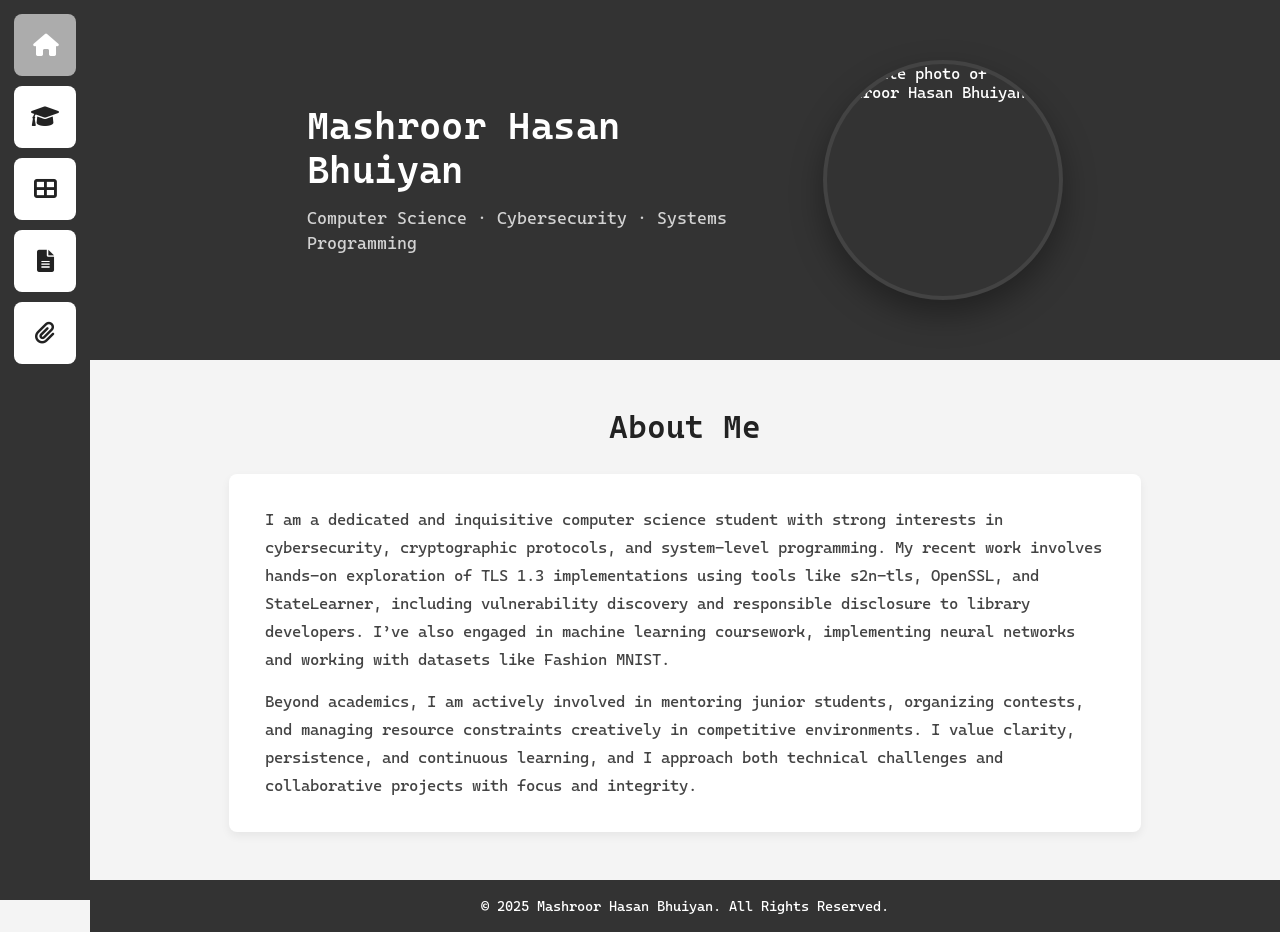
==== index.html @ b04d849d "icon fix" ====
<!DOCTYPE html>
<html lang="en">
<head>
    <meta charset="UTF-8">
    <meta name="viewport" content="width=device-width, initial-scale=1.0">
    <title>Mashroor Hasan Bhuiyan</title>
    <link rel="icon" href="favicon.ico" sizes="any">
    <link rel="icon" type="image/png" href="assets/imgs/utd.png">
    <link rel="apple-touch-icon" href="assets/imgs/apple-touch-icon.png">
    <link href="https://fonts.googleapis.com/css2?family=Cascadia+Code:wght@400;600&display=swap" rel="stylesheet">
    <link rel="stylesheet" href="https://cdnjs.cloudflare.com/ajax/libs/font-awesome/6.0.0-beta3/css/all.min.css">
    <link rel="stylesheet" href="assets/css/site.css">
    <style>
        /* ---------- Hero (index-only) ---------- */
        header.hero {
            padding: 64px 48px;
            min-height: 360px;
            gap: 56px;
            justify-content: center;
        }

        .hero-text {
            max-width: 460px;
            flex: 0 1 auto;
        }

        .hero-title {
            font-size: 2.4em;
            margin: 0 0 14px;
            font-weight: 600;
            line-height: 1.15;
            letter-spacing: 0.01em;
        }

        .hero-subtitle {
            margin: 0;
            font-size: 1.05em;
            opacity: 0.78;
            line-height: 1.5;
        }

        .hero-image {
            width: 240px;
            height: 240px;
            object-fit: cover;
            border-radius: 50%;
            box-shadow: 0 14px 32px rgba(0, 0, 0, 0.35);
            border: 4px solid rgba(255, 255, 255, 0.08);
            flex-shrink: 0;
        }

        /* ---------- About card ---------- */
        .about {
            background: var(--surface);
            border-radius: var(--radius);
            box-shadow: var(--shadow);
            padding: 32px 36px;
            line-height: 1.75;
        }

        .about p { margin: 0; }
        .about p + p { margin-top: 14px; }

        @media (max-width: 768px) {
            header.hero {
                flex-direction: column;
                padding: 40px 20px;
                gap: 28px;
                min-height: 0;
            }
            .hero-image { width: 180px; height: 180px; }
            .hero-text { text-align: center; }
            .hero-title { font-size: 1.8em; }
            .about { padding: 22px 20px; }
        }
    </style>
</head>
<body>

    <div class="sidebar">
        <button onclick="window.location.href='index.html'" aria-current="page" aria-label="Home"><i class="fas fa-home"></i></button>
        <button onclick="window.location.href='career.html'" aria-label="Career"><i class="fas fa-graduation-cap"></i></button>
        <button onclick="window.location.href='skills.html'" aria-label="Skills"><i class="fas fa-th-large"></i></button>
        <button onclick="window.location.href='resume.html'" aria-label="Resume"><i class="fas fa-file-alt"></i></button>
        <button onclick="window.location.href='contact.html'" aria-label="Contact"><i class="fas fa-paperclip"></i></button>
    </div>

    <main>
        <header class="hero">
            <div class="hero-text">
                <h1 class="hero-title">Mashroor Hasan Bhuiyan</h1>
                <p class="hero-subtitle">Computer Science &middot; Cybersecurity &middot; Systems Programming</p>
            </div>
            <img src="assets/imgs/profile_photo.jpg" alt="Profile photo of Mashroor Hasan Bhuiyan" class="hero-image">
        </header>

        <section>
            <h2 class="section-title">About Me</h2>
            <div class="about">
                <p>I am a dedicated and inquisitive computer science student with strong interests in cybersecurity, cryptographic protocols, and system-level programming. My recent work involves hands-on exploration of TLS 1.3 implementations using tools like s2n-tls, OpenSSL, and StateLearner, including vulnerability discovery and responsible disclosure to library developers. I&rsquo;ve also engaged in machine learning coursework, implementing neural networks and working with datasets like Fashion MNIST.</p>
                <p>Beyond academics, I am actively involved in mentoring junior students, organizing contests, and managing resource constraints creatively in competitive environments. I value clarity, persistence, and continuous learning, and I approach both technical challenges and collaborative projects with focus and integrity.</p>
            </div>
        </section>

        <footer>
            <p>&copy; 2025 Mashroor Hasan Bhuiyan. All Rights Reserved.</p>
        </footer>
    </main>

</body>
</html>
---- assets/css/site.css ----
:root {
    --bg: #f4f4f4;
    --surface: #fff;
    --ink: #444;
    --ink-strong: #222;
    --accent: #333;
    --accent-soft: #555;
    --accent-active: #acacac;
    --muted: #9e9e9e;
    --border: #e9e9e9;
    --shadow: 0 4px 10px rgba(0, 0, 0, 0.06);
    --shadow-hover: 0 10px 24px rgba(0, 0, 0, 0.10);
    --radius: 8px;
    --sidebar-w: 90px;
    --sidebar-h-mobile: 56px;
}

*, *::before, *::after { box-sizing: border-box; }

html, body { height: 100%; }

body {
    margin: 0;
    font-family: 'Cascadia Code', monospace;
    background: var(--bg);
    color: var(--ink);
    display: flex;
    min-height: 100vh;
    -webkit-font-smoothing: antialiased;
    text-rendering: optimizeLegibility;
}

/* ---------- Sidebar ---------- */
.sidebar {
    background-color: var(--accent);
    width: var(--sidebar-w);
    height: 100vh;
    position: fixed;
    top: 0;
    left: 0;
    display: flex;
    flex-direction: column;
    align-items: center;
    padding: 14px 0;
    gap: 10px;
    z-index: 1000;
}

.sidebar button {
    background-color: #fff;
    border: none;
    width: 62px;
    height: 62px;
    border-radius: 8px;
    cursor: pointer;
    font-family: inherit;
    font-size: 1.4em;
    color: #222;
    display: flex;
    align-items: center;
    justify-content: center;
    transition: background-color 0.25s ease, color 0.25s ease, transform 0.25s ease;
}

.sidebar button:hover {
    background-color: #ddd;
}

.sidebar button[aria-current="page"] {
    background-color: var(--accent-active);
    color: #fff;
}

/* ---------- Layout ---------- */
main {
    margin-left: var(--sidebar-w);
    flex: 1;
    min-width: 0;
    display: flex;
    flex-direction: column;
}

/* ---------- Header (default slim band) ---------- */
header {
    background-color: var(--accent);
    color: #fff;
    padding: 24px 32px;
    display: flex;
    align-items: center;
    justify-content: center;
    min-height: 96px;
}

.header-title {
    font-size: 1.5em;
    margin: 0;
    font-weight: 600;
    letter-spacing: 0.02em;
}

/* ---------- Sections ---------- */
section {
    padding: 48px 24px;
    max-width: 960px;
    margin: 0 auto;
    width: 100%;
}

.section-title {
    font-size: 2em;
    margin: 0 0 28px;
    text-align: center;
    font-weight: 600;
    color: var(--ink-strong);
}

/* ---------- Footer ---------- */
footer {
    margin-top: auto;
    text-align: center;
    padding: 18px;
    background-color: var(--accent);
    color: #fff;
    font-size: 0.9em;
}

footer p { margin: 0; }

/* ---------- Mobile ---------- */
@media (max-width: 768px) {
    body { flex-direction: column; }

    .sidebar {
        flex-direction: row;
        width: 100%;
        height: var(--sidebar-h-mobile);
        justify-content: space-around;
        padding: 0 6px;
        gap: 0;
    }

    .sidebar button {
        width: 44px;
        height: 44px;
        font-size: 1.15em;
    }

    main {
        margin-left: 0;
        margin-top: var(--sidebar-h-mobile);
    }

    header {
        padding: 22px 16px;
        min-height: 0;
    }

    section { padding: 32px 16px; }
    .section-title { font-size: 1.6em; margin-bottom: 22px; }
}
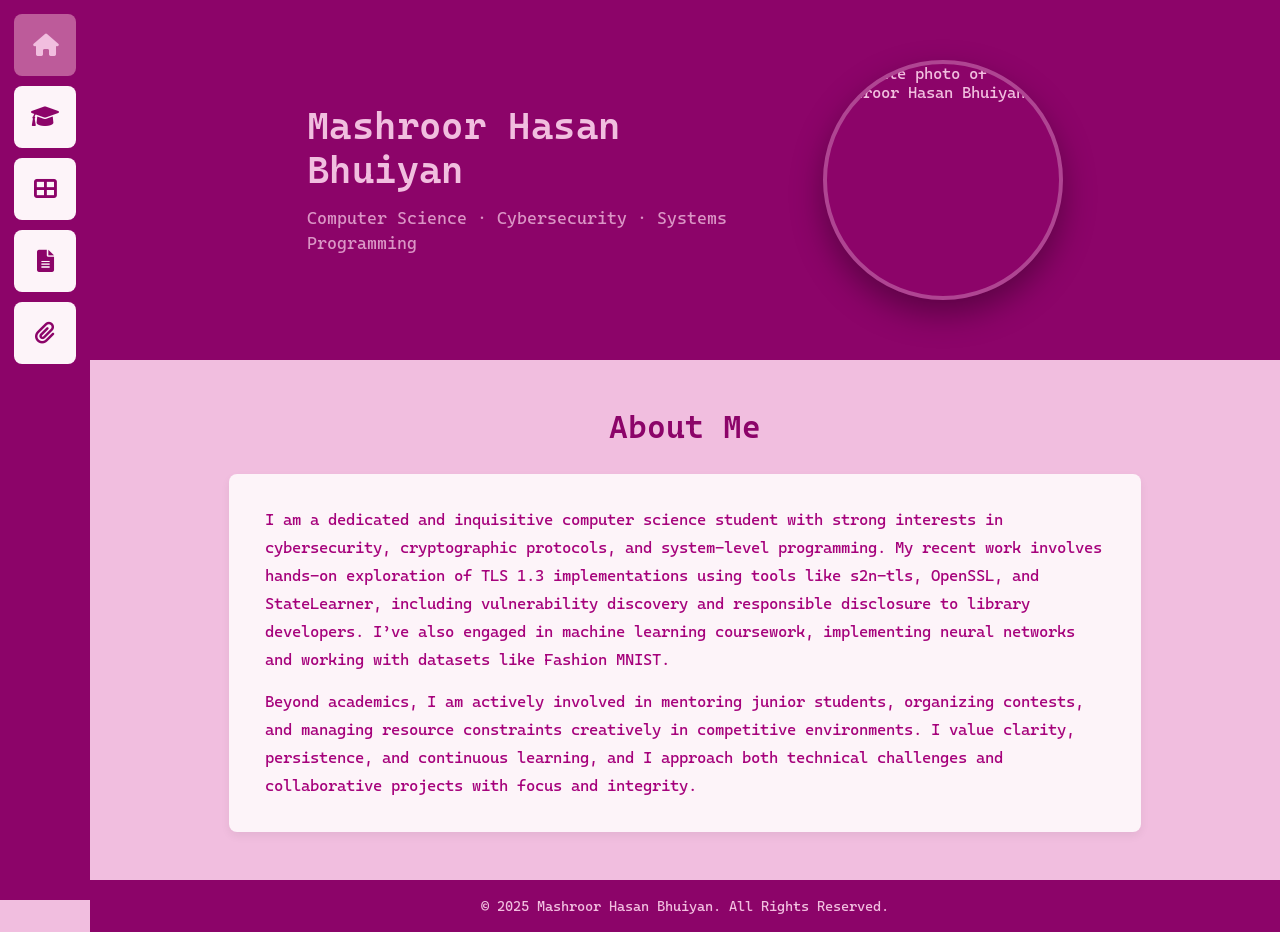
==== commit ebc62417: "color" ====
--- a/index.html
+++ b/index.html
@@ -10,6 +10,7 @@
     <link href="https://fonts.googleapis.com/css2?family=Cascadia+Code:wght@400;600&display=swap" rel="stylesheet">
     <link rel="stylesheet" href="https://cdnjs.cloudflare.com/ajax/libs/font-awesome/6.0.0-beta3/css/all.min.css">
     <link rel="stylesheet" href="assets/css/site.css">
+    <script src="assets/js/palette.js"></script>
     <style>
         /* ---------- Hero (index-only) ---------- */
         header.hero {
@@ -45,7 +46,7 @@
             object-fit: cover;
             border-radius: 50%;
             box-shadow: 0 14px 32px rgba(0, 0, 0, 0.35);
-            border: 4px solid rgba(255, 255, 255, 0.08);
+            border: 4px solid color-mix(in srgb, var(--tint) 35%, transparent);
             flex-shrink: 0;
         }
 
--- a/assets/css/site.css
+++ b/assets/css/site.css
@@ -1,13 +1,28 @@
+/* ---------- Palette ----------
+   The ten vars below are rewritten every hour by assets/js/palette.js, which
+   picks a column of assets/csv/color_wheel_hex.csv (01:00 -> col1, 14:00 ->
+   col14, 00:00 -> col24). Ring 2 of that column is the light end, ring 9 the
+   dark end. Values here are the 01:00 column, used before the script runs and
+   as the no-JS fallback. Edit gen_palette.py, not these. */
 :root {
-    --bg: #f4f4f4;
-    --surface: #fff;
-    --ink: #444;
-    --ink-strong: #222;
-    --accent: #333;
-    --accent-soft: #555;
-    --accent-active: #acacac;
-    --muted: #9e9e9e;
-    --border: #e9e9e9;
+    --tint: #B8DAE6;       /* ring 2, verbatim -- the old white */
+    --vivid: #1493D2;      /* ring 9, verbatim -- for accents, never for text */
+    --bg: #B8DAE6;
+    --surface: #EEF9FD;
+    --border: #ABC9D4;
+    --shade: #055379;      /* ring 9 re-lit for legibility -- the old black */
+    --ink: #06608B;
+    --muted: #107EB4;
+    --hover: #CDE4ED;
+    --active: #5587A7;
+
+    /* Semantic aliases: the page-level styles speak in these. */
+    --ink-strong: var(--shade);
+    --accent: var(--shade);
+    --accent-soft: var(--active);
+    --accent-active: var(--active);
+    --on-accent: var(--tint);   /* text sitting on an --accent bar */
+
     --shadow: 0 4px 10px rgba(0, 0, 0, 0.06);
     --shadow-hover: 0 10px 24px rgba(0, 0, 0, 0.10);
     --radius: 8px;
@@ -26,6 +41,7 @@
     color: var(--ink);
     display: flex;
     min-height: 100vh;
+    transition: background-color 0.6s ease, color 0.6s ease;
     -webkit-font-smoothing: antialiased;
     text-rendering: optimizeLegibility;
 }
@@ -33,6 +49,7 @@
 /* ---------- Sidebar ---------- */
 .sidebar {
     background-color: var(--accent);
+    transition: background-color 0.6s ease;
     width: var(--sidebar-w);
     height: 100vh;
     position: fixed;
@@ -47,7 +64,7 @@
 }
 
 .sidebar button {
-    background-color: #fff;
+    background-color: var(--surface);
     border: none;
     width: 62px;
     height: 62px;
@@ -55,7 +72,7 @@
     cursor: pointer;
     font-family: inherit;
     font-size: 1.4em;
-    color: #222;
+    color: var(--shade);
     display: flex;
     align-items: center;
     justify-content: center;
@@ -63,12 +80,12 @@
 }
 
 .sidebar button:hover {
-    background-color: #ddd;
+    background-color: var(--hover);
 }
 
 .sidebar button[aria-current="page"] {
     background-color: var(--accent-active);
-    color: #fff;
+    color: var(--on-accent);
 }
 
 /* ---------- Layout ---------- */
@@ -83,7 +100,7 @@
 /* ---------- Header (default slim band) ---------- */
 header {
     background-color: var(--accent);
-    color: #fff;
+    color: var(--on-accent);
     padding: 24px 32px;
     display: flex;
     align-items: center;
@@ -120,7 +137,7 @@
     text-align: center;
     padding: 18px;
     background-color: var(--accent);
-    color: #fff;
+    color: var(--on-accent);
     font-size: 0.9em;
 }
 
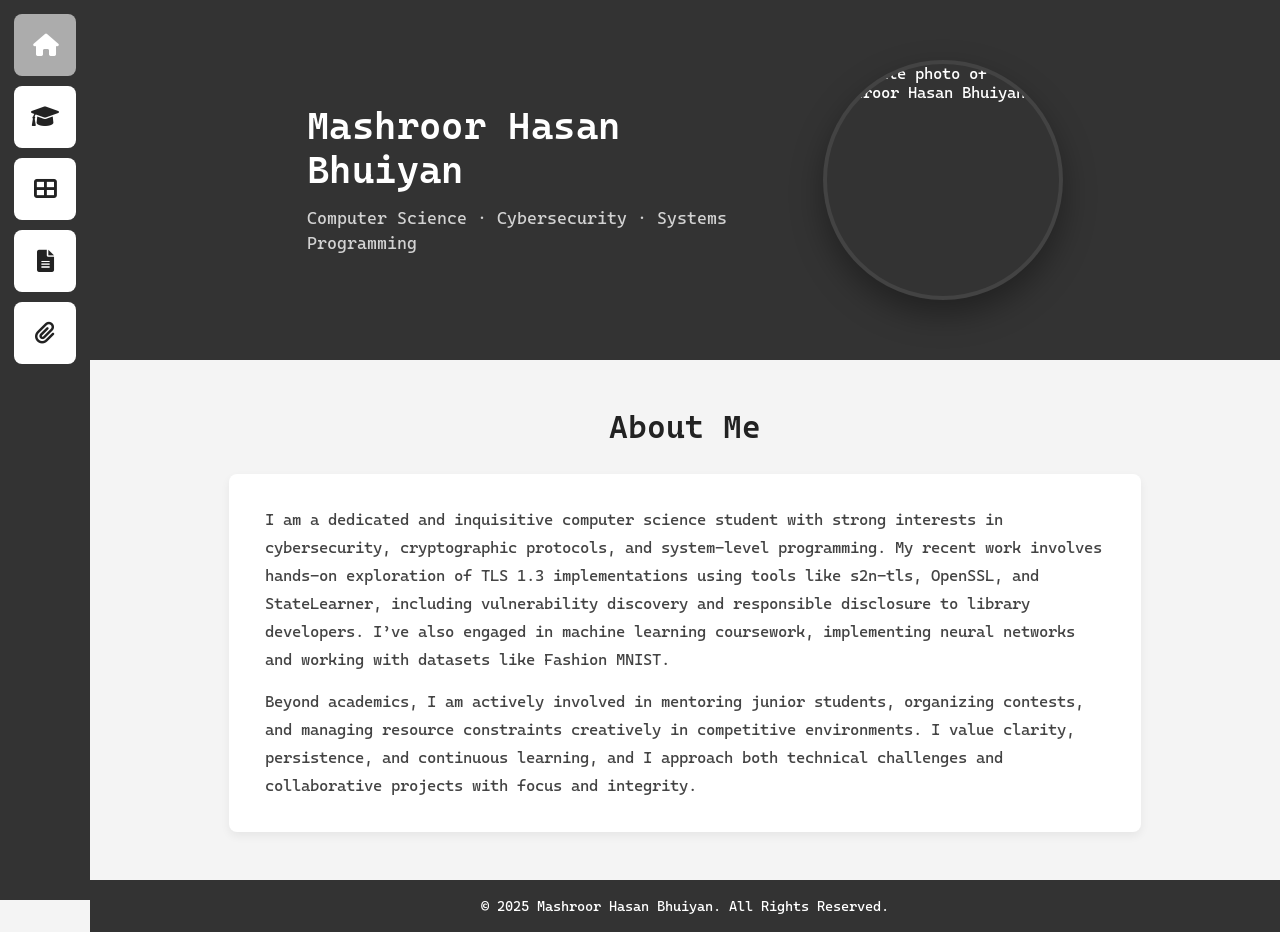
==== commit 65668905: "fix color" ====
--- a/index.html
+++ b/index.html
@@ -10,7 +10,6 @@
     <link href="https://fonts.googleapis.com/css2?family=Cascadia+Code:wght@400;600&display=swap" rel="stylesheet">
     <link rel="stylesheet" href="https://cdnjs.cloudflare.com/ajax/libs/font-awesome/6.0.0-beta3/css/all.min.css">
     <link rel="stylesheet" href="assets/css/site.css">
-    <script src="assets/js/palette.js"></script>
     <style>
         /* ---------- Hero (index-only) ---------- */
         header.hero {
@@ -46,7 +45,7 @@
             object-fit: cover;
             border-radius: 50%;
             box-shadow: 0 14px 32px rgba(0, 0, 0, 0.35);
-            border: 4px solid color-mix(in srgb, var(--tint) 35%, transparent);
+            border: 4px solid rgba(255, 255, 255, 0.08);
             flex-shrink: 0;
         }
 
--- a/assets/css/site.css
+++ b/assets/css/site.css
@@ -1,28 +1,13 @@
-/* ---------- Palette ----------
-   The ten vars below are rewritten every hour by assets/js/palette.js, which
-   picks a column of assets/csv/color_wheel_hex.csv (01:00 -> col1, 14:00 ->
-   col14, 00:00 -> col24). Ring 2 of that column is the light end, ring 9 the
-   dark end. Values here are the 01:00 column, used before the script runs and
-   as the no-JS fallback. Edit gen_palette.py, not these. */
 :root {
-    --tint: #B8DAE6;       /* ring 2, verbatim -- the old white */
-    --vivid: #1493D2;      /* ring 9, verbatim -- for accents, never for text */
-    --bg: #B8DAE6;
-    --surface: #EEF9FD;
-    --border: #ABC9D4;
-    --shade: #055379;      /* ring 9 re-lit for legibility -- the old black */
-    --ink: #06608B;
-    --muted: #107EB4;
-    --hover: #CDE4ED;
-    --active: #5587A7;
-
-    /* Semantic aliases: the page-level styles speak in these. */
-    --ink-strong: var(--shade);
-    --accent: var(--shade);
-    --accent-soft: var(--active);
-    --accent-active: var(--active);
-    --on-accent: var(--tint);   /* text sitting on an --accent bar */
-
+    --bg: #f4f4f4;
+    --surface: #fff;
+    --ink: #444;
+    --ink-strong: #222;
+    --accent: #333;
+    --accent-soft: #555;
+    --accent-active: #acacac;
+    --muted: #9e9e9e;
+    --border: #e9e9e9;
     --shadow: 0 4px 10px rgba(0, 0, 0, 0.06);
     --shadow-hover: 0 10px 24px rgba(0, 0, 0, 0.10);
     --radius: 8px;
@@ -41,7 +26,6 @@
     color: var(--ink);
     display: flex;
     min-height: 100vh;
-    transition: background-color 0.6s ease, color 0.6s ease;
     -webkit-font-smoothing: antialiased;
     text-rendering: optimizeLegibility;
 }
@@ -49,7 +33,6 @@
 /* ---------- Sidebar ---------- */
 .sidebar {
     background-color: var(--accent);
-    transition: background-color 0.6s ease;
     width: var(--sidebar-w);
     height: 100vh;
     position: fixed;
@@ -64,7 +47,7 @@
 }
 
 .sidebar button {
-    background-color: var(--surface);
+    background-color: #fff;
     border: none;
     width: 62px;
     height: 62px;
@@ -72,7 +55,7 @@
     cursor: pointer;
     font-family: inherit;
     font-size: 1.4em;
-    color: var(--shade);
+    color: #222;
     display: flex;
     align-items: center;
     justify-content: center;
@@ -80,12 +63,12 @@
 }
 
 .sidebar button:hover {
-    background-color: var(--hover);
+    background-color: #ddd;
 }
 
 .sidebar button[aria-current="page"] {
     background-color: var(--accent-active);
-    color: var(--on-accent);
+    color: #fff;
 }
 
 /* ---------- Layout ---------- */
@@ -100,7 +83,7 @@
 /* ---------- Header (default slim band) ---------- */
 header {
     background-color: var(--accent);
-    color: var(--on-accent);
+    color: #fff;
     padding: 24px 32px;
     display: flex;
     align-items: center;
@@ -137,7 +120,7 @@
     text-align: center;
     padding: 18px;
     background-color: var(--accent);
-    color: var(--on-accent);
+    color: #fff;
     font-size: 0.9em;
 }
 
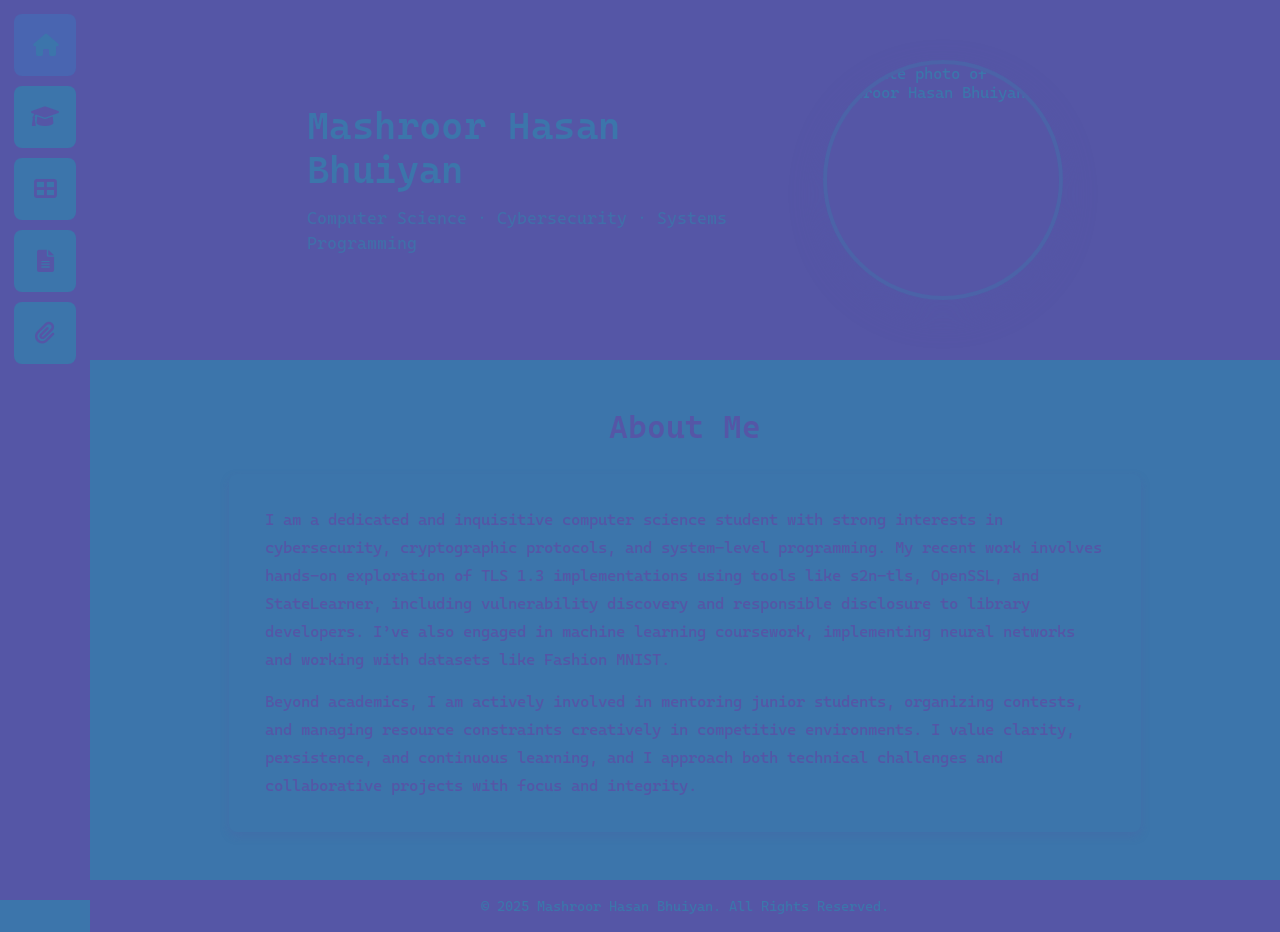
==== commit 3ed778c1: "fix color" ====
--- a/index.html
+++ b/index.html
@@ -10,6 +10,7 @@
     <link href="https://fonts.googleapis.com/css2?family=Cascadia+Code:wght@400;600&display=swap" rel="stylesheet">
     <link rel="stylesheet" href="https://cdnjs.cloudflare.com/ajax/libs/font-awesome/6.0.0-beta3/css/all.min.css">
     <link rel="stylesheet" href="assets/css/site.css">
+    <script src="assets/js/palette.js"></script>
     <style>
         /* ---------- Hero (index-only) ---------- */
         header.hero {
@@ -44,8 +45,8 @@
             height: 240px;
             object-fit: cover;
             border-radius: 50%;
-            box-shadow: 0 14px 32px rgba(0, 0, 0, 0.35);
-            border: 4px solid rgba(255, 255, 255, 0.08);
+            box-shadow: 0 14px 32px color-mix(in srgb, var(--black) 45%, transparent);
+            border: 4px solid color-mix(in srgb, var(--white) 40%, transparent);
             flex-shrink: 0;
         }
 
--- a/assets/css/site.css
+++ b/assets/css/site.css
@@ -1,15 +1,29 @@
+/* ---------- Palette ----------
+   Exactly three colours at any moment, all from ring 8 of
+   assets/csv/color_wheel_hex.csv. The day is 32 slots of 45 minutes; slot i
+   takes white from cell (8,i), black from (8,i-2) and select from (8,i-1).
+   assets/js/palette.js rewrites the three below at each slot boundary. The
+   values here are slot 1 (00:00-00:45), used before the script runs and as the
+   no-JS fallback. Edit gen_palette.py, not these. */
 :root {
-    --bg: #f4f4f4;
-    --surface: #fff;
-    --ink: #444;
-    --ink-strong: #222;
-    --accent: #333;
-    --accent-soft: #555;
-    --accent-active: #acacac;
-    --muted: #9e9e9e;
-    --border: #e9e9e9;
-    --shadow: 0 4px 10px rgba(0, 0, 0, 0.06);
-    --shadow-hover: 0 10px 24px rgba(0, 0, 0, 0.10);
+    --white: #2F9CD7;    /* cell (8,i)   -- every surface that used to be white */
+    --black: #2E7DC0;    /* cell (8,i-2) -- every bar, every piece of text */
+    --select: #318BC8;   /* cell (8,i-1) -- hover and current-page states */
+
+    /* Every semantic token resolves to one of the three above -- nothing else. */
+    --bg: var(--white);
+    --surface: var(--white);
+    --on-accent: var(--white);
+    --ink: var(--black);
+    --ink-strong: var(--black);
+    --muted: var(--black);
+    --border: var(--black);
+    --accent: var(--black);
+    --accent-soft: var(--select);
+    --accent-active: var(--select);
+
+    --shadow: 0 4px 10px color-mix(in srgb, var(--black) 22%, transparent);
+    --shadow-hover: 0 10px 24px color-mix(in srgb, var(--black) 34%, transparent);
     --radius: 8px;
     --sidebar-w: 90px;
     --sidebar-h-mobile: 56px;
@@ -26,6 +40,7 @@
     color: var(--ink);
     display: flex;
     min-height: 100vh;
+    transition: background-color 0.6s ease, color 0.6s ease;
     -webkit-font-smoothing: antialiased;
     text-rendering: optimizeLegibility;
 }
@@ -33,6 +48,7 @@
 /* ---------- Sidebar ---------- */
 .sidebar {
     background-color: var(--accent);
+    transition: background-color 0.6s ease;
     width: var(--sidebar-w);
     height: 100vh;
     position: fixed;
@@ -47,7 +63,7 @@
 }
 
 .sidebar button {
-    background-color: #fff;
+    background-color: var(--white);
     border: none;
     width: 62px;
     height: 62px;
@@ -55,7 +71,7 @@
     cursor: pointer;
     font-family: inherit;
     font-size: 1.4em;
-    color: #222;
+    color: var(--black);
     display: flex;
     align-items: center;
     justify-content: center;
@@ -63,12 +79,12 @@
 }
 
 .sidebar button:hover {
-    background-color: #ddd;
+    background-color: var(--select);
 }
 
 .sidebar button[aria-current="page"] {
     background-color: var(--accent-active);
-    color: #fff;
+    color: var(--on-accent);
 }
 
 /* ---------- Layout ---------- */
@@ -83,7 +99,7 @@
 /* ---------- Header (default slim band) ---------- */
 header {
     background-color: var(--accent);
-    color: #fff;
+    color: var(--on-accent);
     padding: 24px 32px;
     display: flex;
     align-items: center;
@@ -120,7 +136,7 @@
     text-align: center;
     padding: 18px;
     background-color: var(--accent);
-    color: #fff;
+    color: var(--on-accent);
     font-size: 0.9em;
 }
 
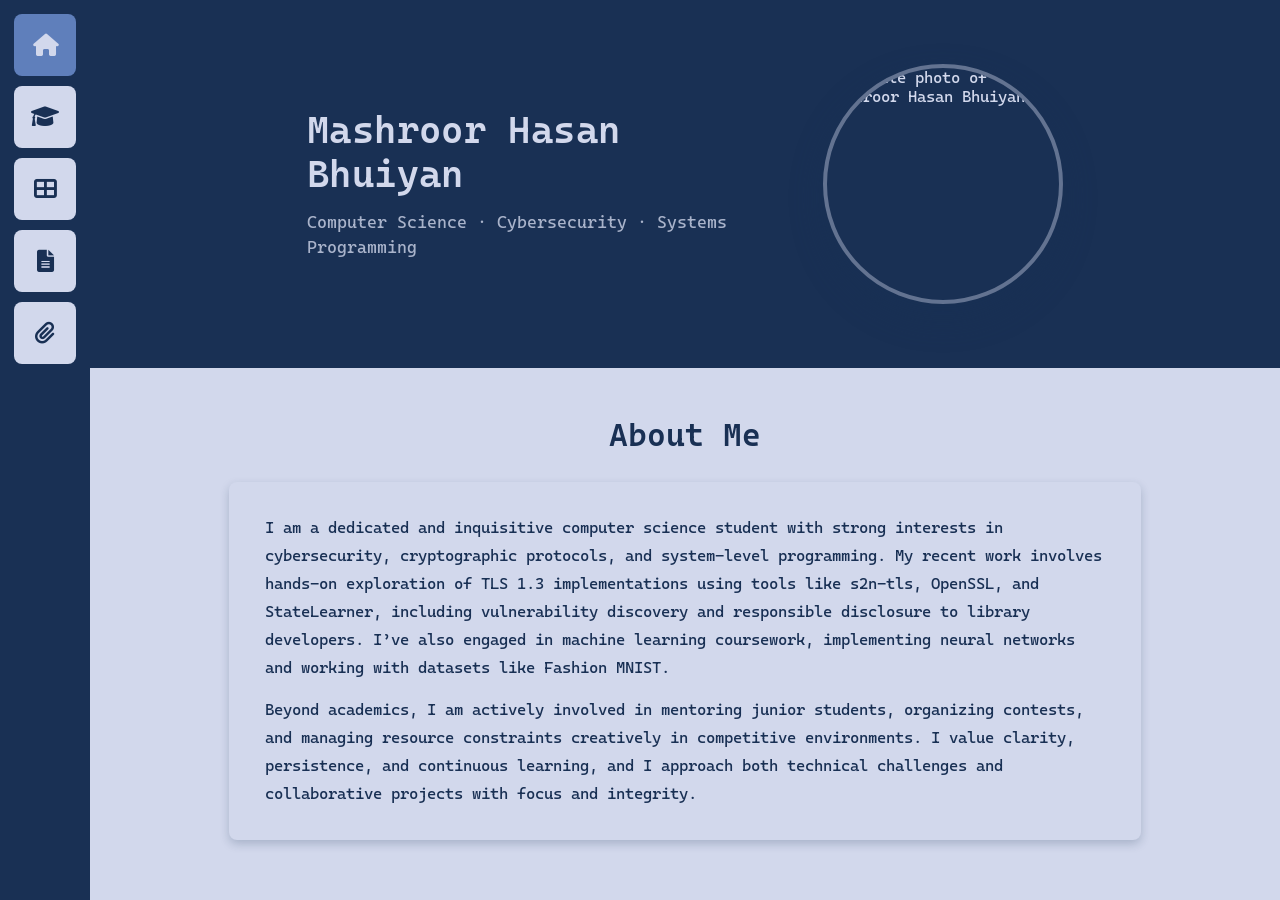
==== commit d578edba: "footer removed" ====
--- a/index.html
+++ b/index.html
@@ -102,10 +102,6 @@
                 <p>Beyond academics, I am actively involved in mentoring junior students, organizing contests, and managing resource constraints creatively in competitive environments. I value clarity, persistence, and continuous learning, and I approach both technical challenges and collaborative projects with focus and integrity.</p>
             </div>
         </section>
-
-        <footer>
-            <p>&copy; 2025 Mashroor Hasan Bhuiyan. All Rights Reserved.</p>
-        </footer>
     </main>
 
 </body>
--- a/assets/css/site.css
+++ b/assets/css/site.css
@@ -6,9 +6,11 @@
    values here are slot 1 (00:00-00:45), used before the script runs and as the
    no-JS fallback. Edit gen_palette.py, not these. */
 :root {
-    --white: #2F9CD7;    /* cell (8,i)   -- every surface that used to be white */
-    --black: #2E7DC0;    /* cell (8,i-2) -- every bar, every piece of text */
-    --select: #318BC8;   /* cell (8,i-1) -- hover and current-page states */
+    /* palette:start -- written by gen_palette.py; edit the formulas there */
+    --white: #D5E2F4;    /* every surface that used to be white */
+    --black: #1C4B70;    /* every bar, every piece of text */
+    --select: #66A0D7;   /* hover and current-page states */
+    /* palette:end */
 
     /* Every semantic token resolves to one of the three above -- nothing else. */
     --bg: var(--white);
@@ -40,7 +42,6 @@
     color: var(--ink);
     display: flex;
     min-height: 100vh;
-    transition: background-color 0.6s ease, color 0.6s ease;
     -webkit-font-smoothing: antialiased;
     text-rendering: optimizeLegibility;
 }
@@ -48,7 +49,6 @@
 /* ---------- Sidebar ---------- */
 .sidebar {
     background-color: var(--accent);
-    transition: background-color 0.6s ease;
     width: var(--sidebar-w);
     height: 100vh;
     position: fixed;
@@ -130,18 +130,6 @@
     color: var(--ink-strong);
 }
 
-/* ---------- Footer ---------- */
-footer {
-    margin-top: auto;
-    text-align: center;
-    padding: 18px;
-    background-color: var(--accent);
-    color: var(--on-accent);
-    font-size: 0.9em;
-}
-
-footer p { margin: 0; }
-
 /* ---------- Mobile ---------- */
 @media (max-width: 768px) {
     body { flex-direction: column; }
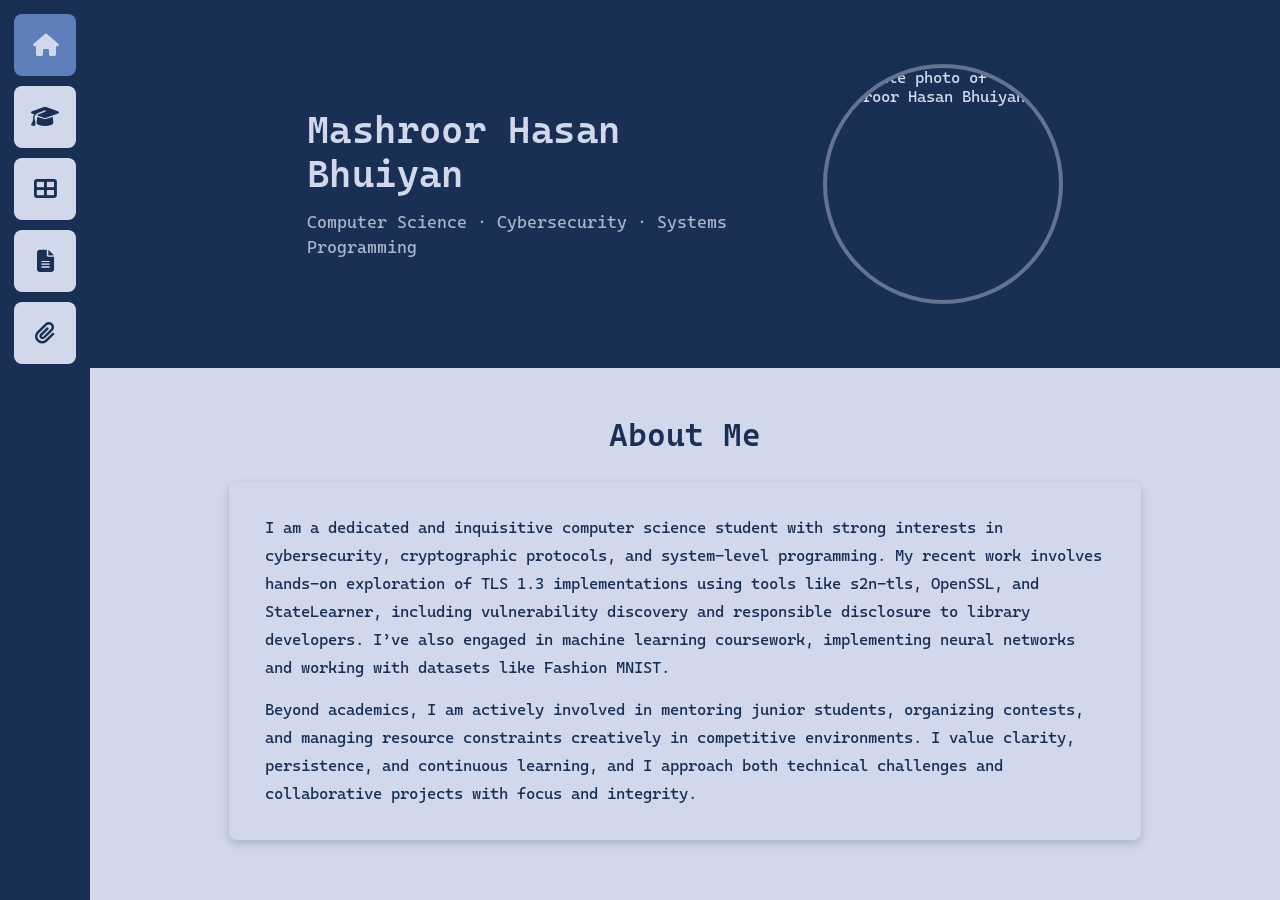
==== commit 078eb2eb: "ui" ====
--- a/index.html
+++ b/index.html
@@ -8,7 +8,7 @@
     <link rel="icon" type="image/png" href="assets/imgs/utd.png">
     <link rel="apple-touch-icon" href="assets/imgs/apple-touch-icon.png">
     <link href="https://fonts.googleapis.com/css2?family=Cascadia+Code:wght@400;600&display=swap" rel="stylesheet">
-    <link rel="stylesheet" href="https://cdnjs.cloudflare.com/ajax/libs/font-awesome/6.0.0-beta3/css/all.min.css">
+    <link rel="stylesheet" href="https://cdnjs.cloudflare.com/ajax/libs/font-awesome/6.5.2/css/all.min.css">
     <link rel="stylesheet" href="assets/css/site.css">
     <script src="assets/js/palette.js"></script>
     <style>
--- a/assets/css/site.css
+++ b/assets/css/site.css
@@ -100,10 +100,10 @@
 header {
     background-color: var(--accent);
     color: var(--on-accent);
-    padding: 24px 32px;
+    padding: 24px 40px;
     display: flex;
     align-items: center;
-    justify-content: center;
+    justify-content: flex-end;   /* index.html's hero re-centres itself */
     min-height: 96px;
 }
 
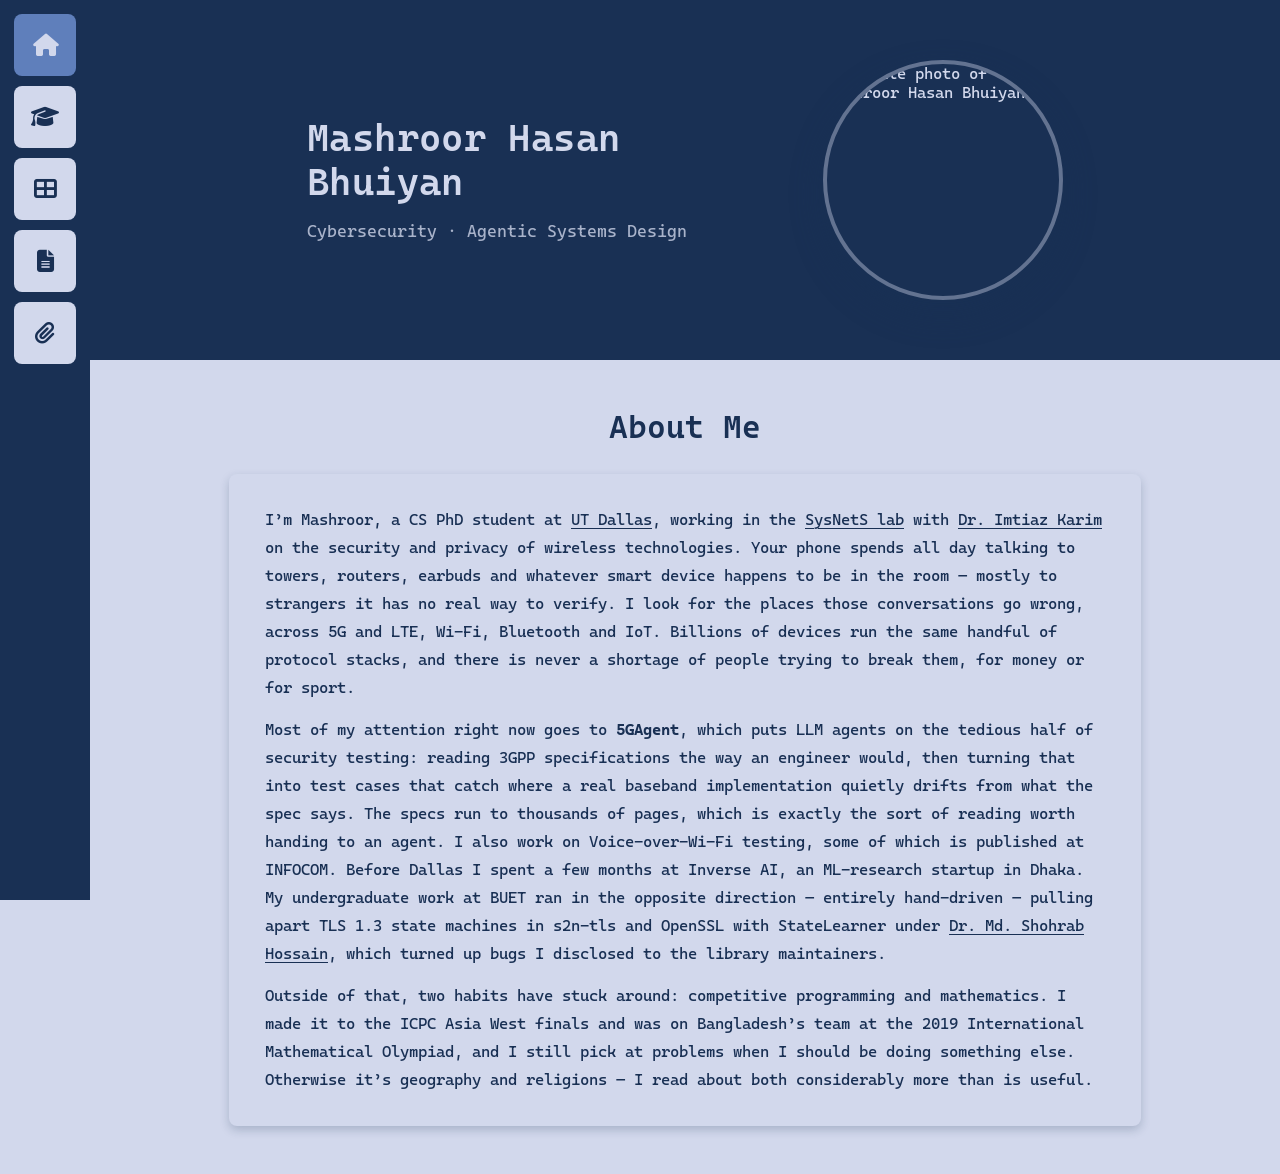
==== commit 86bbea9d: "intro" ====
--- a/index.html
+++ b/index.html
@@ -62,6 +62,20 @@
         .about p { margin: 0; }
         .about p + p { margin-top: 14px; }
 
+        /* Inline links keep the palette rather than browser blue; hover uses
+           the selection colour, same as every other hoverable thing. */
+        .about a {
+            color: inherit;
+            text-decoration: underline;
+            text-decoration-thickness: 1px;
+            text-underline-offset: 3px;
+            transition: background-color 0.2s ease;
+        }
+
+        .about a:hover {
+            background-color: var(--select);
+        }
+
         @media (max-width: 768px) {
             header.hero {
                 flex-direction: column;
@@ -90,7 +104,7 @@
         <header class="hero">
             <div class="hero-text">
                 <h1 class="hero-title">Mashroor Hasan Bhuiyan</h1>
-                <p class="hero-subtitle">Computer Science &middot; Cybersecurity &middot; Systems Programming</p>
+                <p class="hero-subtitle">Cybersecurity &middot; Agentic Systems Design</p>
             </div>
             <img src="assets/imgs/profile_photo.jpg" alt="Profile photo of Mashroor Hasan Bhuiyan" class="hero-image">
         </header>
@@ -98,8 +112,9 @@
         <section>
             <h2 class="section-title">About Me</h2>
             <div class="about">
-                <p>I am a dedicated and inquisitive computer science student with strong interests in cybersecurity, cryptographic protocols, and system-level programming. My recent work involves hands-on exploration of TLS 1.3 implementations using tools like s2n-tls, OpenSSL, and StateLearner, including vulnerability discovery and responsible disclosure to library developers. I&rsquo;ve also engaged in machine learning coursework, implementing neural networks and working with datasets like Fashion MNIST.</p>
-                <p>Beyond academics, I am actively involved in mentoring junior students, organizing contests, and managing resource constraints creatively in competitive environments. I value clarity, persistence, and continuous learning, and I approach both technical challenges and collaborative projects with focus and integrity.</p>
+                <p>I&rsquo;m Mashroor, a CS PhD student at <a href="https://cs.utdallas.edu/" target="_blank" rel="noopener">UT Dallas</a>, working in the <a href="https://sysnets.github.io/" target="_blank" rel="noopener">SysNetS lab</a> with <a href="https://www.imtiazkarim.net/" target="_blank" rel="noopener">Dr. Imtiaz Karim</a> on the security and privacy of wireless technologies. Your phone spends all day talking to towers, routers, earbuds and whatever smart device happens to be in the room &mdash; mostly to strangers it has no real way to verify. I look for the places those conversations go wrong, across 5G and LTE, Wi-Fi, Bluetooth and IoT. Billions of devices run the same handful of protocol stacks, and there is never a shortage of people trying to break them, for money or for sport.</p>
+                <p>Most of my attention right now goes to <strong>5GAgent</strong>, which puts LLM agents on the tedious half of security testing: reading 3GPP specifications the way an engineer would, then turning that into test cases that catch where a real baseband implementation quietly drifts from what the spec says. The specs run to thousands of pages, which is exactly the sort of reading worth handing to an agent. I also work on Voice-over-Wi-Fi testing, some of which is published at INFOCOM. Before Dallas I spent a few months at Inverse AI, an ML-research startup in Dhaka. My undergraduate work at BUET ran in the opposite direction &mdash; entirely hand-driven &mdash; pulling apart TLS 1.3 state machines in s2n-tls and OpenSSL with StateLearner under <a href="https://mshohrabhossain.buet.ac.bd/" target="_blank" rel="noopener">Dr. Md. Shohrab Hossain</a>, which turned up bugs I disclosed to the library maintainers.</p>
+                <p>Outside of that, two habits have stuck around: competitive programming and mathematics. I made it to the ICPC Asia West finals and was on Bangladesh&rsquo;s team at the 2019 International Mathematical Olympiad, and I still pick at problems when I should be doing something else. Otherwise it&rsquo;s geography and religions &mdash; I read about both considerably more than is useful.</p>
             </div>
         </section>
     </main>
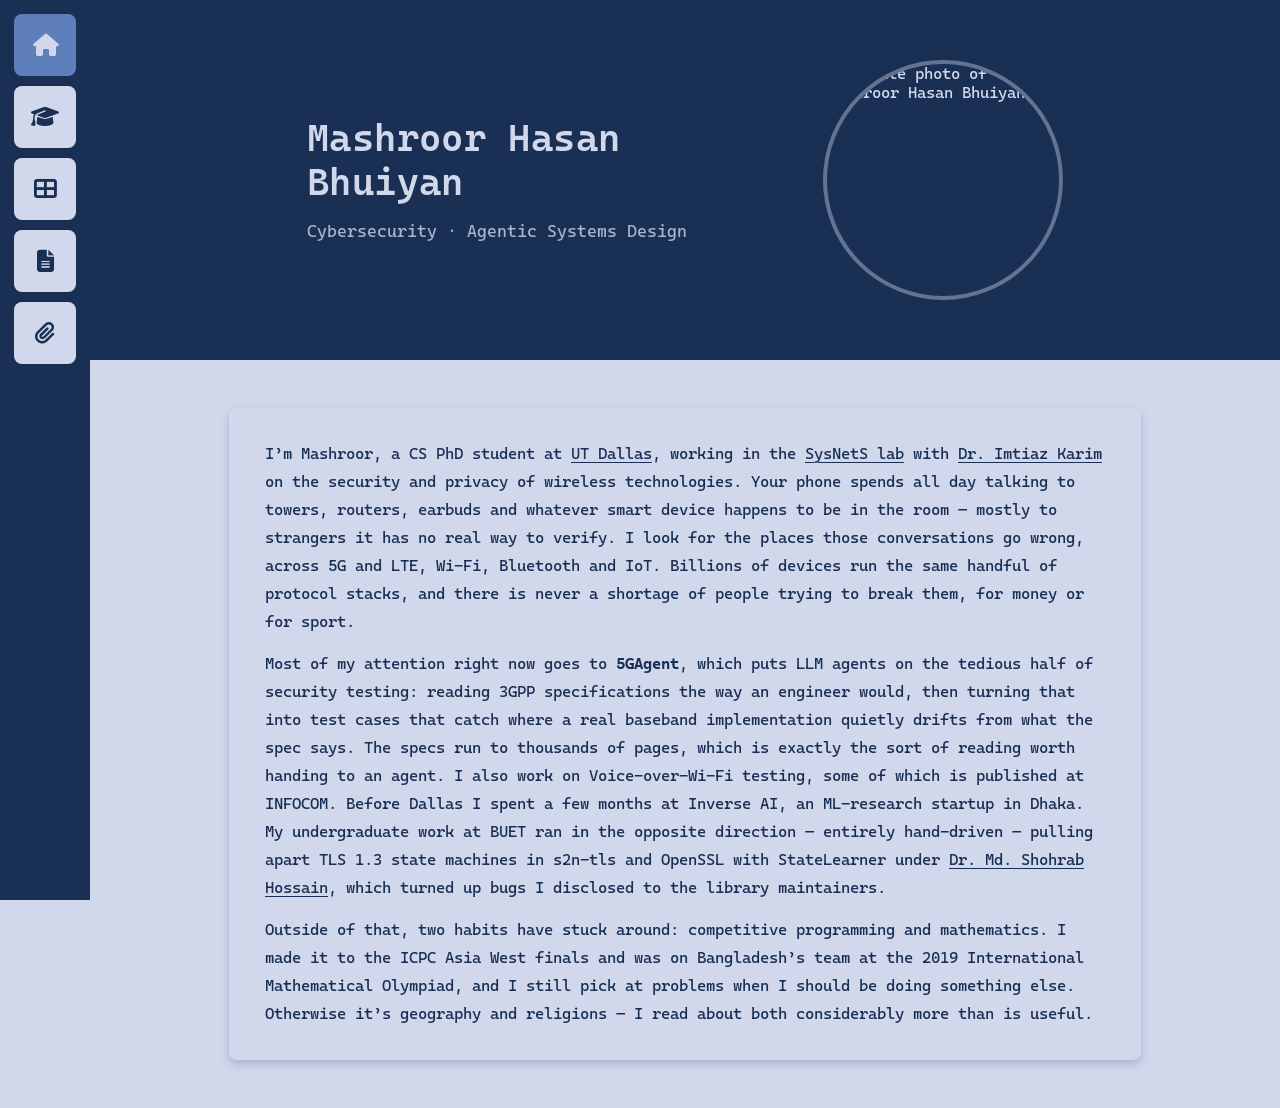
==== commit 89018ae9: "logos" ====
--- a/index.html
+++ b/index.html
@@ -110,7 +110,6 @@
         </header>
 
         <section>
-            <h2 class="section-title">About Me</h2>
             <div class="about">
                 <p>I&rsquo;m Mashroor, a CS PhD student at <a href="https://cs.utdallas.edu/" target="_blank" rel="noopener">UT Dallas</a>, working in the <a href="https://sysnets.github.io/" target="_blank" rel="noopener">SysNetS lab</a> with <a href="https://www.imtiazkarim.net/" target="_blank" rel="noopener">Dr. Imtiaz Karim</a> on the security and privacy of wireless technologies. Your phone spends all day talking to towers, routers, earbuds and whatever smart device happens to be in the room &mdash; mostly to strangers it has no real way to verify. I look for the places those conversations go wrong, across 5G and LTE, Wi-Fi, Bluetooth and IoT. Billions of devices run the same handful of protocol stacks, and there is never a shortage of people trying to break them, for money or for sport.</p>
                 <p>Most of my attention right now goes to <strong>5GAgent</strong>, which puts LLM agents on the tedious half of security testing: reading 3GPP specifications the way an engineer would, then turning that into test cases that catch where a real baseband implementation quietly drifts from what the spec says. The specs run to thousands of pages, which is exactly the sort of reading worth handing to an agent. I also work on Voice-over-Wi-Fi testing, some of which is published at INFOCOM. Before Dallas I spent a few months at Inverse AI, an ML-research startup in Dhaka. My undergraduate work at BUET ran in the opposite direction &mdash; entirely hand-driven &mdash; pulling apart TLS 1.3 state machines in s2n-tls and OpenSSL with StateLearner under <a href="https://mshohrabhossain.buet.ac.bd/" target="_blank" rel="noopener">Dr. Md. Shohrab Hossain</a>, which turned up bugs I disclosed to the library maintainers.</p>
